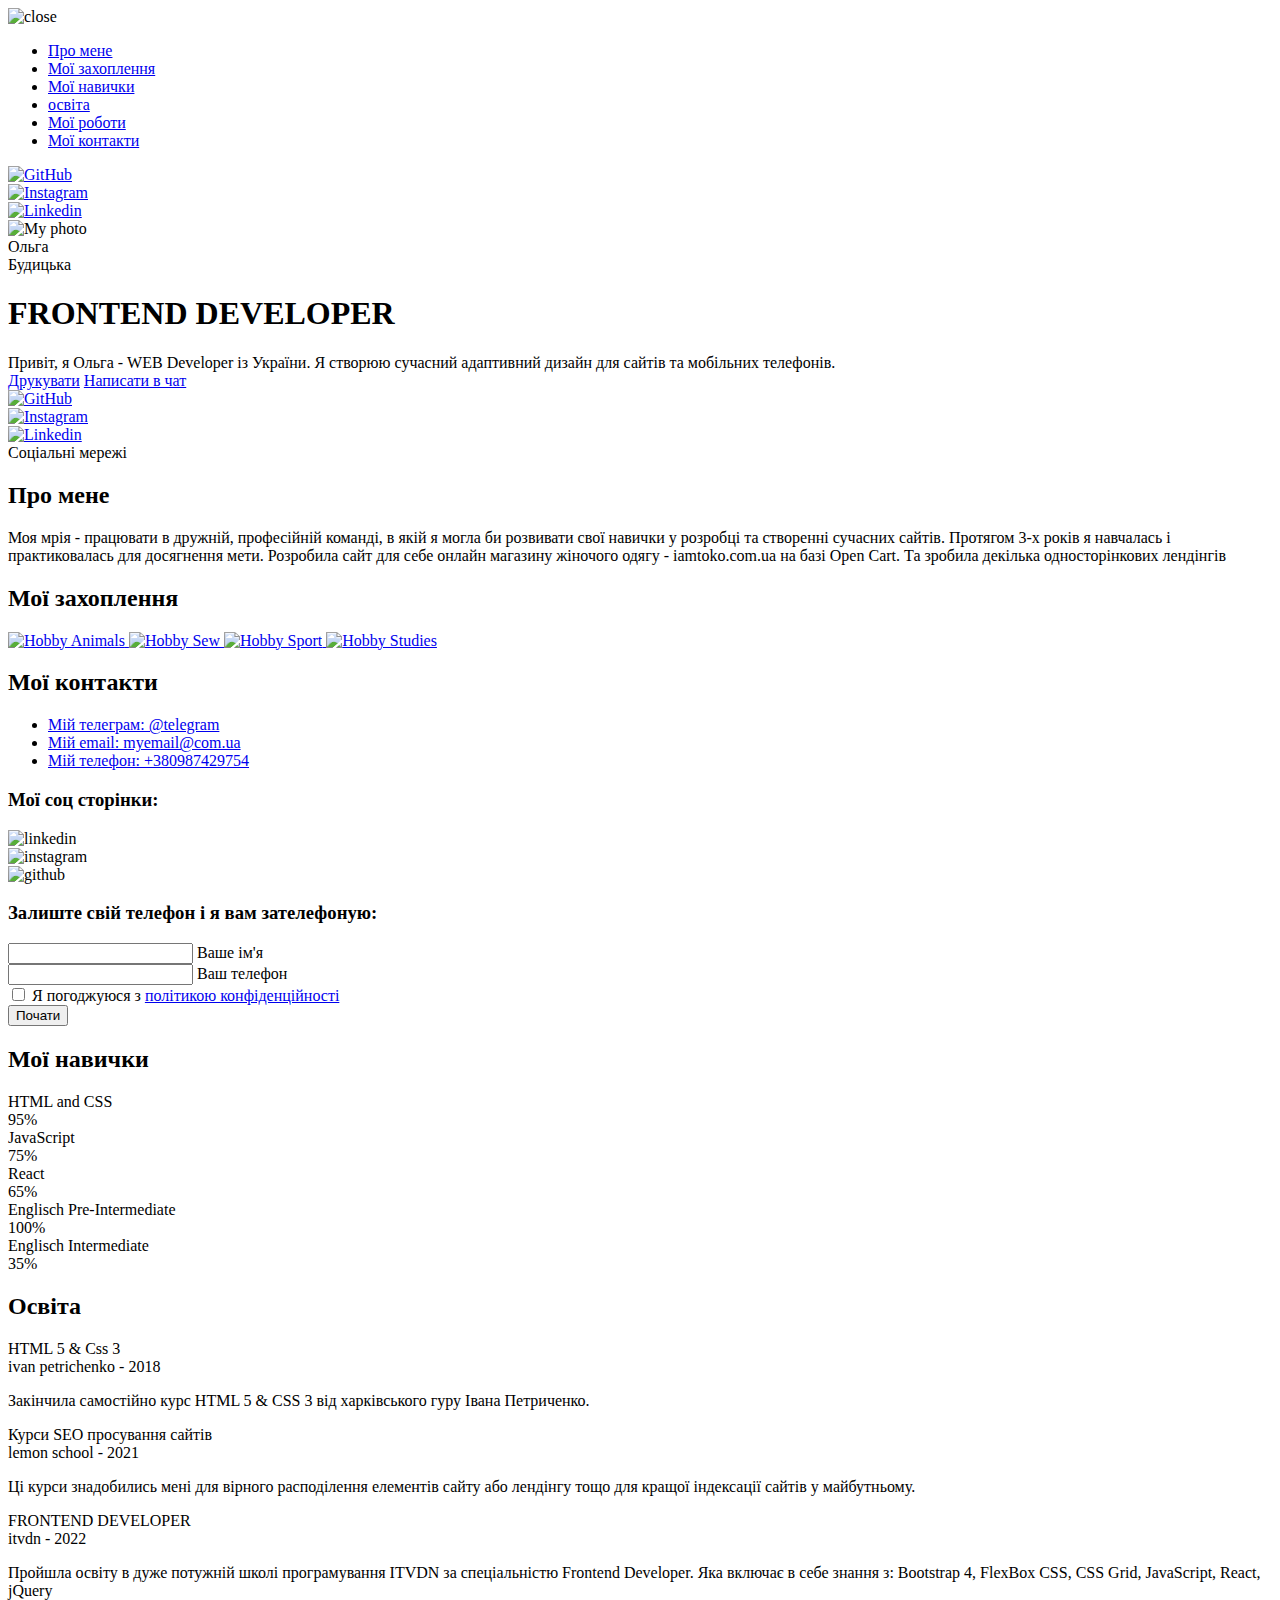
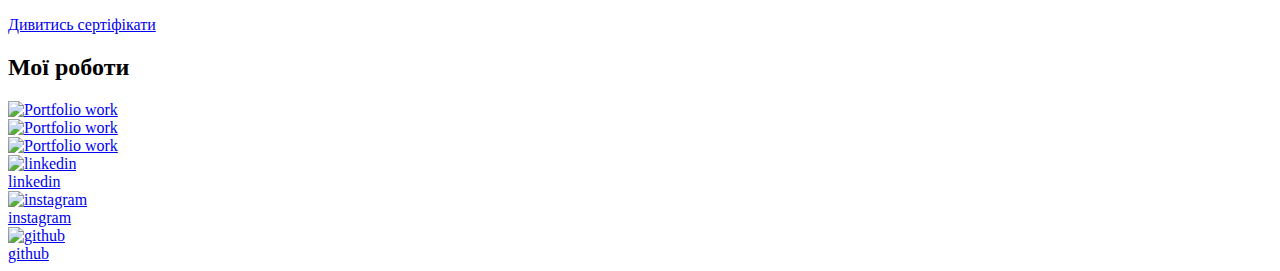
==== index.html @ 53022cae "add index.html" ====
<!DOCTYPE html>
<html lang="uk">

<head>
    <meta charset="UTF-8">
    <meta http-equiv="X-UA-Compatible" content="IE=edge">
    <meta name="viewport" content="width=device-width, initial-scale=1.0">
    <title>Portfolio Frontend Developer</title>
    <link rel="apple-touch-icon" sizes="57x57" href="img/favicon/apple-icon-57x57.png">
    <link rel="apple-touch-icon" sizes="60x60" href="img/favicon/apple-icon-60x60.png">
    <link rel="apple-touch-icon" sizes="72x72" href="img/favicon/apple-icon-72x72.png">
    <link rel="apple-touch-icon" sizes="76x76" href="img/favicon/apple-icon-76x76.png">
    <link rel="apple-touch-icon" sizes="114x114" href="img/favicon/apple-icon-114x114.png">
    <link rel="apple-touch-icon" sizes="120x120" href="img/favicon/apple-icon-120x120.png">
    <link rel="apple-touch-icon" sizes="144x144" href="img/favicon/apple-icon-144x144.png">
    <link rel="apple-touch-icon" sizes="152x152" href="img/favicon/apple-icon-152x152.png">
    <link rel="apple-touch-icon" sizes="180x180" href="img/favicon/apple-icon-180x180.png">
    <link rel="icon" type="image/png" sizes="192x192" href="img/favicon/android-icon-192x192.png">
    <link rel="icon" type="image/png" sizes="32x32" href="img/favicon/favicon-32x32.png">
    <link rel="icon" type="image/png" sizes="96x96" href="img/favicon/favicon-96x96.png">
    <link rel="icon" type="image/png" sizes="16x16" href="img/favicon/favicon-16x16.png">
    <link rel="manifest" href="img/favicon/manifest.json">
    <meta name="msapplication-TileColor" content="#ffffff">
    <meta name="msapplication-TileImage" content="img/favicon/ms-icon-144x144.png">
    <meta name="theme-color" content="#ffffff">

    <link href="css/animate.min.css" rel="stylesheet">
    <link href="css/style.css" rel="stylesheet">
</head>

<body>
    <div class="menu">
        <div class="menu__block">
            <div class="menu__close">
                <img src="icons/close-white.png" alt="close">
            </div>
            <nav>
                <ul class="menu__list">
                    <li class="menu__item"><a class="menu__link" href="#"> Про мене</a></li>
                    <li class="menu__item"><a class="menu__link" href="#">Мої захоплення</a> </li>
                    <li class="menu__item"><a class="menu__link" href="#">Мої навички</a> </li>
                    <li class="menu__item"><a class="menu__link" href="#">освіта</a> </li>
                    <li class="menu__item"><a class="menu__link" href="#">Мої роботи</a> </li>
                    <li class="menu__item"><a class="menu__link" href="#">Мої контакти</a> </li>
                </ul>
                <div class="menu__social">
                    <div class="social__items menu__social_items">
                        <div class="social__item menu__social_item">
                            <a href="#" class="social__link menu__social_link">
                                <img class="social__img menu__social_img" src="icons/social/github-white.png" alt="GitHub">
                            </a>
                        </div>
                        <div class="social__item menu__social_item">
                            <a href="#" class="social__link menu__social_link">
                                <img class="social__img menu__img" src="icons/social/instagram-white.png" alt="Instagram">
                            </a>
                        </div>
                        <div class="social__item menu__social_item">
                            <a href="#" class="social__link menu__social_link">
                                <img class="social__img menu__social_img" src="icons/social/linkedin-white.png" alt="Linkedin">
                            </a>
                        </div>
                    </div>
                </div>
            </nav>
        </div>
    </div>

    <section class="promo">
        <div class="hamburger">
            <span></span>
            <span class="long"></span>
            <span></span>
        </div>
        <div class="container promo__container">
            <div class="promo__wrapper">
                <div class="promo__image">
                    <img class="promo__img" src="img/main-photo1.jpg" alt="My photo">
                </div>
                <div class="promo__descr">
                    <div class="promo__name promo__subtitle">Ольга</div>
                    <div class="promo__surname promo__subtitle">Будицька</div>
                    <h1 class="promo__title">FRONTEND DEVELOPER</h1>
                    <div class="promo__text text">
                        Привіт, я Ольга - WEB Developer із України. Я створюю сучасний адаптивний дизайн для сайтів та мобільних телефонів.
                    </div>
                    <div class="promo__btns">
                        <a href="javascript:(print());" class="btn promo__btn print-doc">Друкувати</a>
                        <a href="tg://resolve?domain=@olga27056" class="promo__link link">Написати в чат</a>
                    </div>
                </div>
            </div>

        </div>
        <div class="promo__social">
            <div class="promo__social_items social__items">
                <div class="promo__social_item social__item">
                    <a href="#" class="promo__social_link social__link">
                        <img class="promo__social_img social__img" src="icons/social/github.png" alt="GitHub">
                    </a>
                </div>
                <div class="promo__social_item social__item">
                    <a href="#" class="promo__social_link social__link">
                        <img class="promo__social_img social__img" src="icons/social/instagram.png" alt="Instagram">
                    </a>
                </div>
                <div class="promo__social_item social__item">
                    <a href="#" class="promo__social_link social__link">
                        <img class="promo__social_img social__img" src="icons/social/linkedin.png" alt="Linkedin">
                    </a>
                </div>
            </div>
            <div class="promo__social_line"></div>
            <div class="promo__social_text">
                <span>Соціальні мережі</span>
            </div>
        </div>
    </section>
    <div class="container">
        <div class="wrapper">
            <div class="wrapper__left">
                <section class="about">
                    <h2 class="title_fz22">Про мене</h2>
                    <p class="about__text">
                        Моя мрія - працювати в дружній, професійній команді, в якій я могла би розвивати свої навички у розробці та створенні сучасних сайтів. Протягом 3-х років я навчалась і практиковалась для досягнення мети. Розробила сайт для себе онлайн магазину жіночого
                        одягу - iamtoko.com.ua на базі Open Cart. Та зробила декілька односторінкових лендінгів
                    </p>
                    <h2 class="title_fz22">Мої захоплення</h2>
                    <div class="about__icons">

</html>
<a href="hobby/index.html" class="about__item about__animate about__animate_1" target="_blank">
    <img src="icons/hobby/icon-hobby4.png" alt="Hobby Animals">
</a>

<a href="hobby/index.html#sew" class="about__item about__animate about__animate_3" target="_blank">
    <img src="icons/hobby/icon-hobby3.png" alt="Hobby Sew">
</a>

<a href="hobby/index.html#sport" class="about__item about__animate about__animate_2" target="_blank">
    <img src="icons/hobby/icon-hobby2.png" alt="Hobby Sport">
</a>

<a href="hobby/index.html#learn" class="about__item about__animate about__animate_4" target="_blank">
    <img src="icons/hobby/icon-hobby.png" alt="Hobby Studies">
</a>
</div>
</section>

<section class="contacts">
    <h2 class="title_fz22">Мої контакти</h2>
    <ul class="contacts__list">
        <li class="contacts__item">
            <a href="tg://resolve?domain=@olga27056" class="contacts__link">Мій телеграм: @telegram</a>
        </li>
        <li class="contacts__item">
            <a href="#" class="contacts__link">Мій email: myemail@com.ua</a>
        </li>
        <li class="contacts__item">
            <a href="#" class="contacts__link">Мій телефон: +380987429754</a>
        </li>
    </ul>
    <div class="contacts__social">
        <h3 class="title_fz20">Мої соц сторінки:</h3>
        <div class="social__items contacts__social_items">
            <div class="social__item contacts__social_item">
                <img src="icons/social/linkedin.png" alt="linkedin" class="social__img contacts__social_img">
            </div>
            <div class="social__item contacts__social_item">
                <img src="icons/social/instagram.png" alt="instagram" class="social__img contacts__social_img">
            </div>
            <div class="social__item contacts__social_item">
                <img src="icons/social/github.png" alt="github" class="social__img contacts__social_img">
            </div>
        </div>
    </div>
    <div class="contacts__forms">
        <h3 class="title_fz20">Залиште свій телефон і я вам зателефоную:
        </h3>
        <form action="#" class="contacts__form">
            <div class="contacts__wrapp">
                <div class="contacts__input">
                    <input required id="name" type="text" name="name">
                    <label for="name">Ваше ім'я</label>
                </div>
                <div class="contacts__input">
                    <input required id="email" type="email" name="email">
                    <label for="email">Ваш телефон</label>
                </div>
            </div>
            <div class="contacts__triggers">
                <div class="contacts__policy">
                    <input required type="checkbox">
                    <span>Я погоджуюся з <a href="/policy.html" target="_blank">політикою конфіденційності </a></span>
                </div>
                <button class="contacts__btn btn">Почати</button>
            </div>
        </form>
    </div>
</section>

<section class="skills">
    <h2 class="title_fz22">Мої навички</h2>
    <div class="skills__items">
        <div class="skills__item">
            <div class="skills__header">
                <div class="skills__name">HTML and CSS</div>
                <div class="skills__percent">95%</div>
            </div>
            <div class="skills__block"><span></span></div>
        </div>
        <div class="skills__item">
            <div class="skills__header">
                <div class="skills__name">JavaScript</div>
                <div class="skills__percent">75%</div>
            </div>
            <div class="skills__block"><span></span></div>
        </div>
        <div class="skills__item">
            <div class="skills__header">
                <div class="skills__name">React</div>
                <div class="skills__percent">65%</div>
            </div>
            <div class="skills__block"><span></span></div>
        </div>
        <div class="skills__item">
            <div class="skills__header">
                <div class="skills__name">Englisch Pre-Intermediate</div>
                <div class="skills__percent">100%</div>
            </div>
            <div class="skills__block"><span></span></div>
        </div>
        <div class="skills__item">
            <div class="skills__header">
                <div class="skills__name">Englisch Intermediate</div>
                <div class="skills__percent">35%</div>
            </div>
            <div class="skills__block"><span></span></div>
        </div>
    </div>
</section>
</div>
<div class="wrapper__right">
    <section class="education">
        <h2 class="title_fz22">Освіта</h2>
        <div class="education__items">
            <div class="education__item">
                <div class="education__header">
                    <div class="education__title">HTML 5 & Css 3</div>
                    <div class="education__subtitle">ivan petrichenko - 2018</div>
                </div>
                <p class="education__text">Закінчила самостійно курс HTML 5 & CSS 3 від харківського гуру Івана Петриченко. </p>
            </div>
            <div class="education__item">
                <div class="education__header">
                    <div class="education__title">Курси SEO просування сайтів</div>
                    <div class="education__subtitle">lemon school - 2021</div>
                </div>
                <p class="education__text">Ці курси знадобились мені для вірного расподілення елементів сайту або лендінгу тощо для кращої індексації сайтів у майбутньому.</p>
            </div>
            <div class="education__item">
                <div class="education__header">
                    <div class="education__title">FRONTEND DEVELOPER</div>
                    <div class="education__subtitle">itvdn - 2022</div>
                </div>
                <p class="education__text">Пройшла освіту в дуже потужній школі програмування ITVDN за спеціальністю Frontend Developer. Яка включає в себе знання з: Bootstrap 4, FlexBox CSS, CSS Grid, JavaScript, React, jQuery</p>
            </div>
        </div>
        <div class="education__btn">
            <a href="/certificate/index.html" target="_blank" rel="noopener noreferrer" class="btn">Дивитись сертіфікати</a>
        </div>
    </section>

    <section class="portfolio">
        <h2 class="title_fz22">Мої роботи</h2>
        <div class="portfolio__slider">
            <div class="portfolio__slide img-scale">
                <a href="pulse/index.html" target="_blank">
                    <img src="img/portfolio/portfolio-3.png" alt="Portfolio work" class="portfolio__img animals__img">
                </a>
            </div>
            <div class="portfolio__slide img-scale">
                <a href="zoov/index.html" target="_blank">
                    <img src="img/portfolio/portfolio-1.png" alt="Portfolio work" class="portfolio__img animals__img">
                </a>

            </div>

            <div class="portfolio__slide img-scale portfolio__slide_mobile">
                <a href="portfolio/index.html" target="_blank">
                    <img src="img/portfolio/portfolio-4.png" alt="Portfolio work" class="portfolio__img animals__img">
                </a>

            </div>
        </div>
        <div class="portfolio__dots">
            <div class="portfolio__dot_active portfolio__dot"></div>
            <div class="portfolio__dot"></div>
            <div class="portfolio__dot"></div>
        </div>
    </section>
</div>
</div>
</div>

<footer class="footer">
    <div class="footer__links">
        <a href="#" class="footer__link">
            <div class="footer__img">
                <img src="icons/social/linkedin-white.png" alt="linkedin">
            </div>
            <div class="footer__social">linkedin</div>
        </a>
        <a href="#" class="footer__link">
            <div class="footer__img">
                <img src="icons/social/instagram-white.png" alt="instagram">
            </div>
            <div class="footer__social">instagram</div>
        </a>
        <a href="#" class="footer__link">
            <div class="footer__img">
                <img src="icons/social/github-white.png" alt="github">
            </div>
            <div class="footer__social">github</div>
        </a>
    </div>
</footer>
</body>

</html>
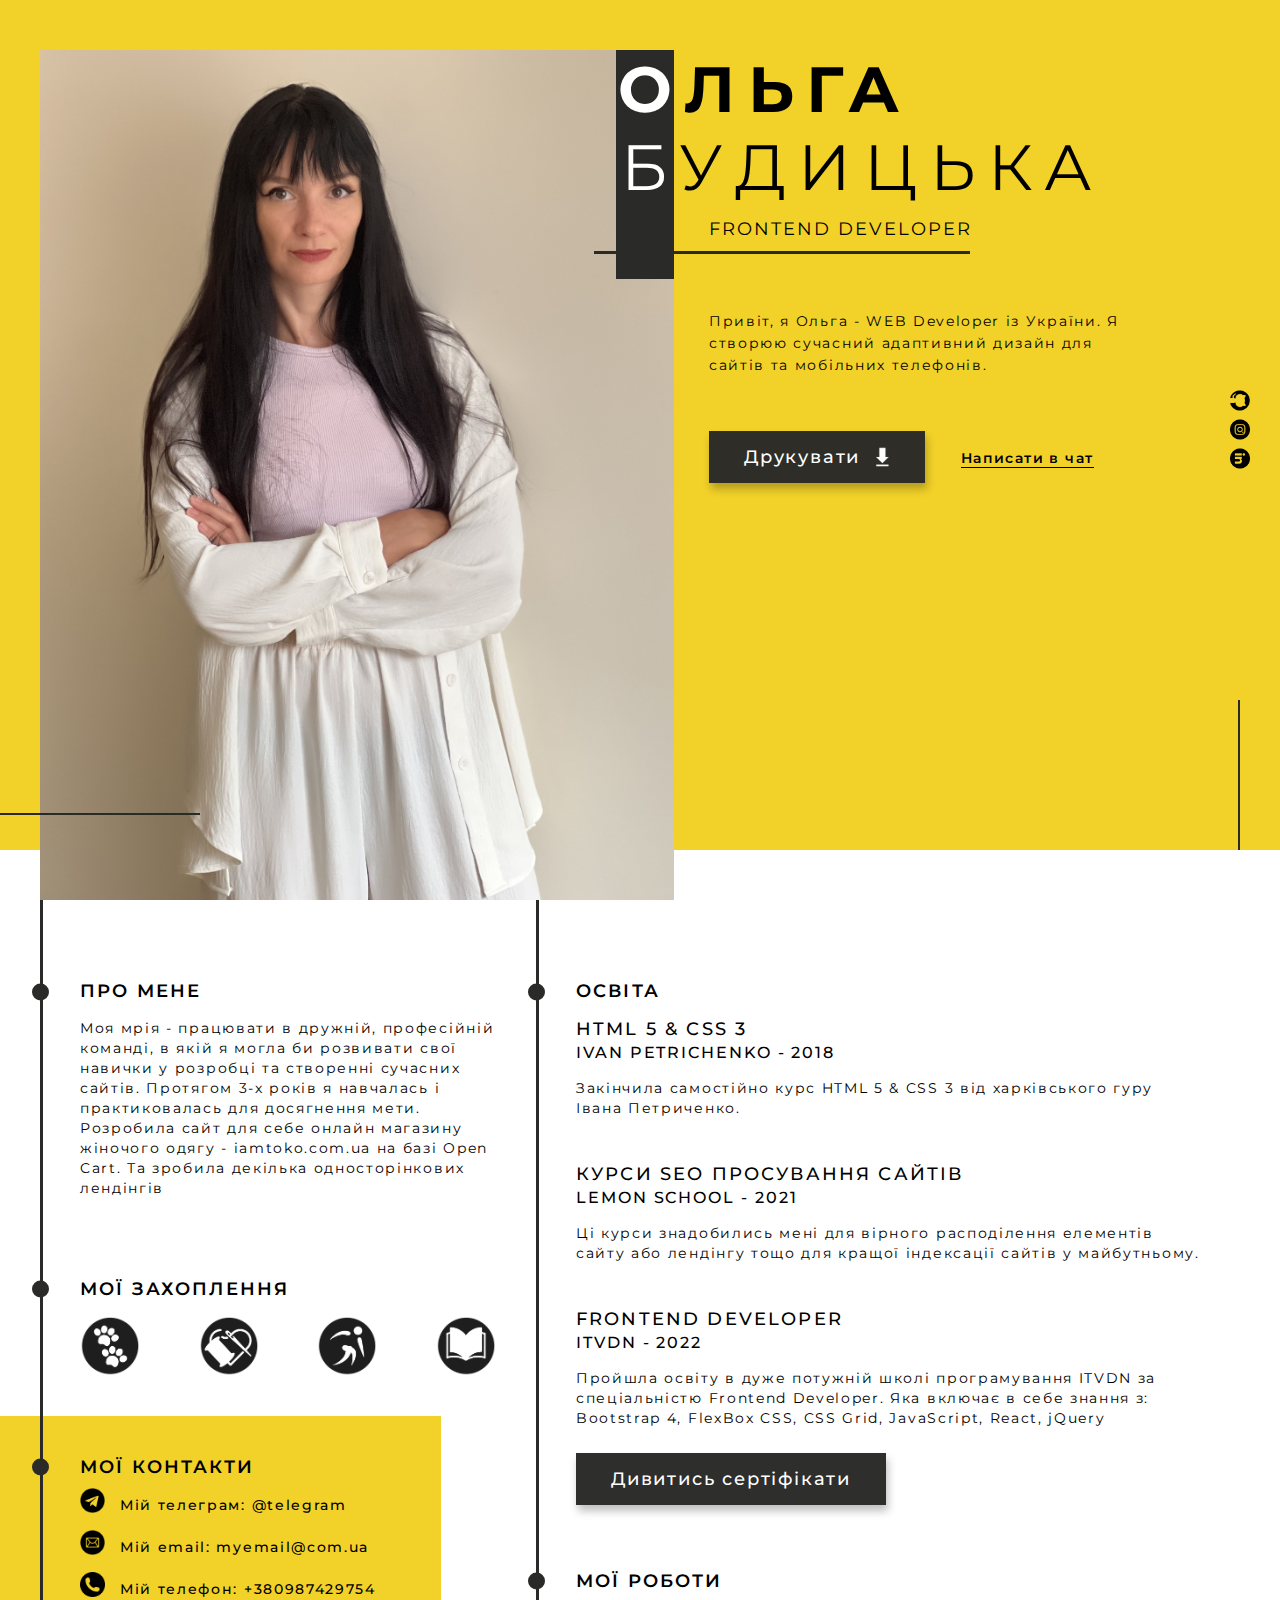
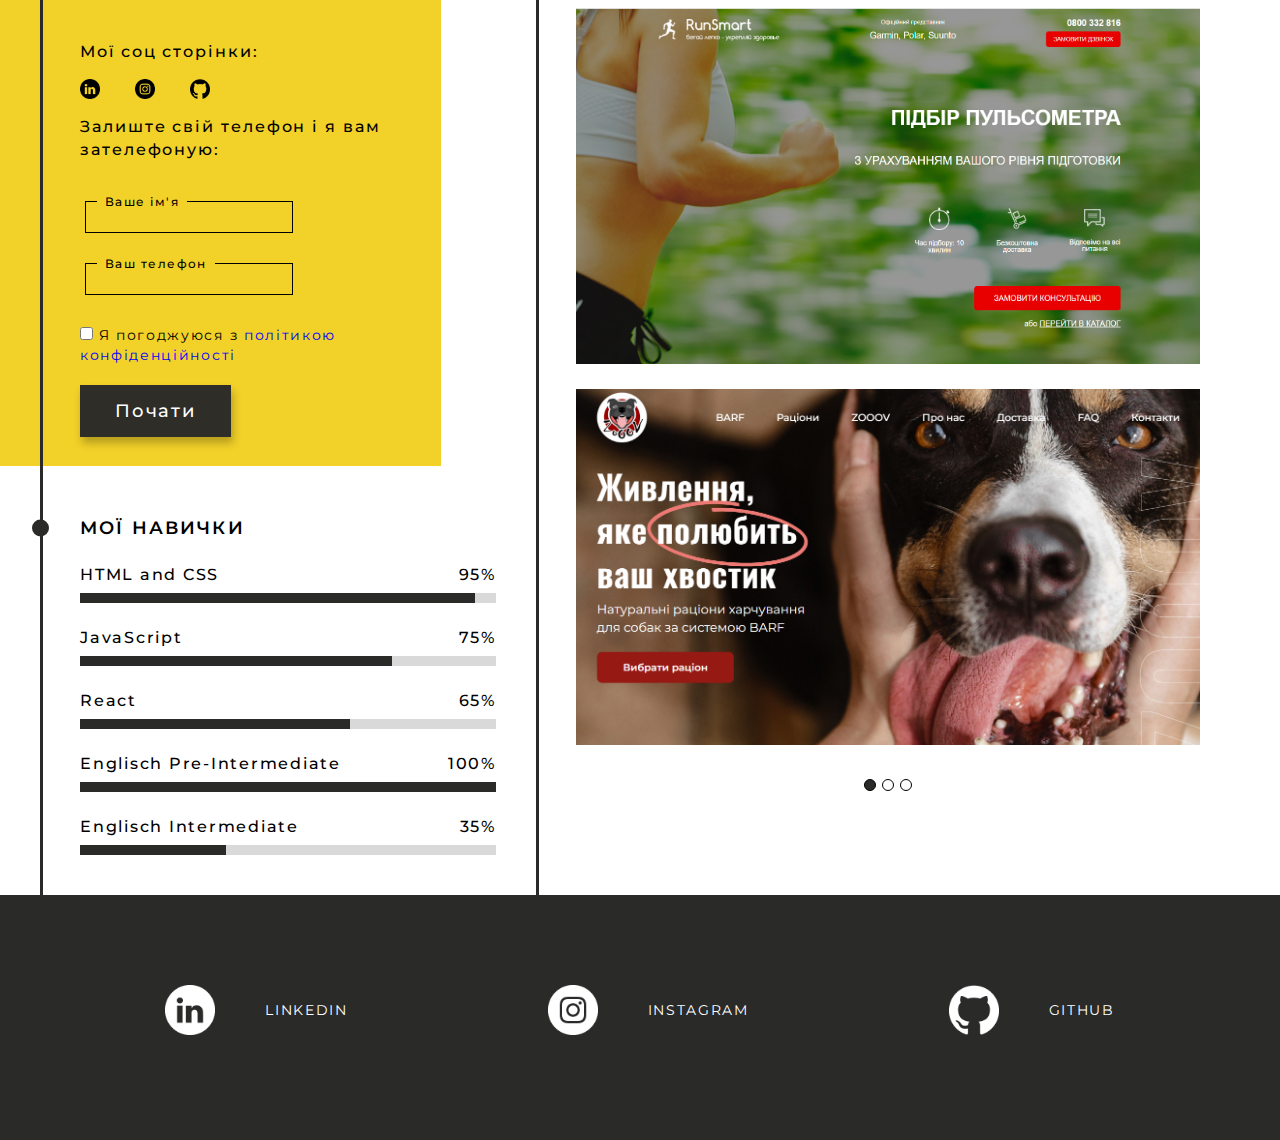
==== commit f62ee2d9: "add social link" ====
--- a/index.html
+++ b/index.html
@@ -90,22 +90,21 @@
                     </div>
                 </div>
             </div>
-
         </div>
         <div class="promo__social">
             <div class="promo__social_items social__items">
                 <div class="promo__social_item social__item">
-                    <a href="#" class="promo__social_link social__link">
+                    <a href="https://github.com/olga-budickaja" class="promo__social_link social__link">
                         <img class="promo__social_img social__img" src="icons/social/github.png" alt="GitHub">
                     </a>
                 </div>
                 <div class="promo__social_item social__item">
-                    <a href="#" class="promo__social_link social__link">
+                    <a href="https://www.instagram.com/buditskaiaolga/" class="promo__social_link social__link">
                         <img class="promo__social_img social__img" src="icons/social/instagram.png" alt="Instagram">
                     </a>
                 </div>
                 <div class="promo__social_item social__item">
-                    <a href="#" class="promo__social_link social__link">
+                    <a href="https://www.linkedin.com/in/olga-budickaja-a11871246/" class="promo__social_link social__link">
                         <img class="promo__social_img social__img" src="icons/social/linkedin.png" alt="Linkedin">
                     </a>
                 </div>
@@ -128,7 +127,6 @@
                     <h2 class="title_fz22">Мої захоплення</h2>
                     <div class="about__icons">
 
-</html>
 <a href="hobby/index.html" class="about__item about__animate about__animate_1" target="_blank">
     <img src="icons/hobby/icon-hobby4.png" alt="Hobby Animals">
 </a>
@@ -163,15 +161,15 @@
     <div class="contacts__social">
         <h3 class="title_fz20">Мої соц сторінки:</h3>
         <div class="social__items contacts__social_items">
-            <div class="social__item contacts__social_item">
+            <a href="https://www.linkedin.com/in/olga-budickaja-a11871246/" class="social__item contacts__social_item">
                 <img src="icons/social/linkedin.png" alt="linkedin" class="social__img contacts__social_img">
-            </div>
-            <div class="social__item contacts__social_item">
+            </a>
+            <a href="https://www.instagram.com/buditskaiaolga/" class="social__item contacts__social_item">
                 <img src="icons/social/instagram.png" alt="instagram" class="social__img contacts__social_img">
-            </div>
-            <div class="social__item contacts__social_item">
+            </a>
+            <a href="https://github.com/olga-budickaja" class="social__item contacts__social_item">
                 <img src="icons/social/github.png" alt="github" class="social__img contacts__social_img">
-            </div>
+            </a>
         </div>
     </div>
     <div class="contacts__forms">
@@ -305,19 +303,19 @@
 
 <footer class="footer">
     <div class="footer__links">
-        <a href="#" class="footer__link">
+        <a href="https://www.linkedin.com/in/olga-budickaja-a11871246/" class="footer__link">
             <div class="footer__img">
                 <img src="icons/social/linkedin-white.png" alt="linkedin">
             </div>
             <div class="footer__social">linkedin</div>
         </a>
-        <a href="#" class="footer__link">
+        <a href="https://www.instagram.com/buditskaiaolga/" class="footer__link">
             <div class="footer__img">
                 <img src="icons/social/instagram-white.png" alt="instagram">
             </div>
             <div class="footer__social">instagram</div>
         </a>
-        <a href="#" class="footer__link">
+        <a href="https://github.com/olga-budickaja" class="footer__link">
             <div class="footer__img">
                 <img src="icons/social/github-white.png" alt="github">
             </div>
--- a/css/style.css
+++ b/css/style.css
@@ -0,0 +1,1395 @@
+@import url('https://fonts.googleapis.com/css2?family=Montserrat:wght@400;500;600;700');
+body {
+    margin: 0;
+    padding: 0;
+}
+
+* {
+    font-family: 'Montserrat', sans-serif;
+    font-size: 16px;
+    font-weight: 400;
+    line-height: 22px;
+    letter-spacing: 0.12em;
+}
+
+* a {
+    color: #000;
+    text-decoration: none;
+}
+
+* a:hover {
+    color: #000;
+}
+
+* img {
+    width: 100%;
+    height: 100%;
+    object-fit: cover;
+    object-position: center top;
+}
+
+.img-scale {
+    overflow: hidden;
+}
+
+.container {
+    max-width: 1440px;
+    margin: 0 auto;
+}
+
+.btn {
+    border: none;
+    background: rgba(42, 42, 41, .98);
+    box-shadow: 2px 6px 8px rgba(0, 0, 0, 0.25);
+    padding: 15px 35px;
+    font-weight: 500;
+    font-size: 18px;
+    color: #fff;
+    line-height: 22px;
+    letter-spacing: 0.1em;
+    transition: all .3s;
+}
+
+.btn:hover {
+    box-shadow: none;
+    background: rgba(42, 42, 41, 1);
+}
+
+.link {
+    border-bottom: 1px solid #000;
+}
+
+.link:hover {
+    border-bottom: none;
+}
+
+.hamburger {
+    position: absolute;
+    top: 20px;
+    right: 30px;
+    height: 18px;
+    display: flex;
+    flex-direction: column;
+    justify-content: space-between;
+    align-items: flex-end;
+    cursor: pointer;
+    opacity: 0;
+}
+
+.hamburger span {
+    display: block;
+    width: 20px;
+    height: 2px;
+    background: #000;
+}
+
+.hamburger span.long {
+    width: 26px;
+}
+
+.menu {
+    position: fixed;
+    top: 0;
+    left: -100%;
+    width: 100%;
+    height: 100vh;
+    z-index: 10;
+    visibility: hidden;
+    opacity: 0;
+    transition: all 0.6s;
+}
+
+.menu_active {
+    left: 0;
+    visibility: visible;
+    opacity: 1;
+}
+
+.menu__block {
+    position: relative;
+    left: 0;
+    width: 345px;
+    background-color: #2A2A29;
+    height: 100%;
+    padding-top: 140px;
+    padding-left: 40px;
+    z-index: 10;
+}
+
+.menu__close {
+    position: absolute;
+    top: 25px;
+    right: 25px;
+    transition: all .6s;
+    width: 20px;
+    height: 20px;
+}
+
+.menu__list {
+    list-style-type: none;
+    padding-left: 35px;
+}
+
+.menu__item {
+    position: relative;
+    font-weight: 700;
+    font-size: 24px;
+    line-height: 36px;
+    margin-bottom: 15px;
+}
+
+.menu__item:before {
+    content: '';
+    position: absolute;
+    top: 10px;
+    left: -35px;
+    width: 15px;
+    height: 15px;
+    border: 2px solid #fff;
+    border-radius: 100%;
+    transition: all .6s;
+}
+
+.menu__item:hover.menu__item:before {
+    background-color: #F2D129;
+}
+
+.menu__link {
+    text-transform: uppercase;
+    color: #fff;
+}
+
+.menu__link:hover {
+    border-bottom: 1px solid #fff;
+    color: #fff;
+}
+
+.menu__social {
+    margin: 60px 0 0 -35px;
+}
+
+.menu__social_items {
+    display: flex;
+    align-items: center;
+    justify-content: center;
+}
+
+.menu__social_item {
+    margin-right: 10px;
+}
+
+.social__item,
+.social__link {
+    width: 20px;
+    height: 20px;
+}
+
+.title_fz22 {
+    position: relative;
+    margin-top: 80px;
+    font-weight: 600;
+    font-size: 22px;
+    letter-spacing: 0.12em;
+    text-transform: uppercase;
+}
+
+.title_fz22:before {
+    position: absolute;
+    content: '';
+    display: block;
+    width: 17px;
+    height: 17px;
+    background: #2A2A29;
+    top: 50%;
+    left: -48px;
+    transform: translateY(-50%);
+    border-radius: 100%;
+}
+
+.title_fz20 {
+    font-weight: 500;
+    font-size: 20px;
+}
+
+.text {
+    font-weight: 400;
+    line-height: 22px;
+    letter-spacing: 0.12em;
+}
+
+.promo {
+    position: relative;
+    width: 100%;
+    height: calc(100vh - 150px);
+    background: #F2D129;
+    padding-top: 100px;
+}
+
+.promo:before {
+    content: '';
+    display: block;
+    position: absolute;
+    bottom: 35px;
+    left: 0;
+    width: 340px;
+    height: 2.5px;
+    background: #2A2A29;
+    z-index: 2;
+    animation: bounceInLeft infinite;
+    animation-duration: 5s;
+    animation-iteration-count: 3;
+    animation-iteration-count: calc(var(--animate-repeat)*3)
+}
+
+.promo__container {
+    position: relative;
+}
+
+.promo:after {
+    content: '';
+    display: block;
+    position: absolute;
+    width: 2.5px;
+    height: 150px;
+    bottom: 0;
+    right: 40px;
+    background: #2A2A29;
+    animation: bounceInUp infinite;
+    animation-duration: 5s;
+    animation-iteration-count: 4;
+    animation-iteration-count: calc(var(--animate-repeat)*4)
+}
+
+.promo__container {
+    position: relative;
+}
+
+.promo__wrapper {
+    display: flex;
+}
+
+.promo__image {
+    position: relative;
+    width: 634px;
+    height: calc(100vh - 100px);
+    z-index: 1;
+}
+
+.promo__image:after {
+    position: absolute;
+    content: '';
+    display: block;
+    width: 58px;
+    height: 229px;
+    background: #2A2A29;
+    top: 0;
+    right: 0;
+}
+
+.promo__descr {
+    margin-left: 35px;
+    z-index: 3;
+}
+
+.promo__subtitle {
+    position: relative;
+    font-weight: 700;
+    font-size: 64px;
+    line-height: 78px;
+    letter-spacing: 0.2em;
+    text-transform: uppercase;
+    left: -88px
+}
+
+.promo__name {
+    left: -91px;
+}
+
+.promo__name::first-letter,
+.promo__surname::first-letter {
+    color: #ffffff;
+}
+
+.promo__surname {
+    font-weight: 400;
+}
+
+.promo__title {
+    position: relative;
+    font-weight: 400;
+    font-size: 18px;
+    line-height: 22px;
+    letter-spacing: 0.11em;
+    text-transform: uppercase;
+}
+
+.promo__title::after {
+    content: '';
+    position: absolute;
+    top: 33px;
+    left: -115px;
+    display: block;
+    width: 376px;
+    height: 2.5px;
+    background: #2A2A29;
+    animation: bounceInRight 5s;
+    animation-iteration-count: 2;
+    animation-iteration-count: calc(var(--animate-repeat)*2)
+}
+
+.promo__text {
+    margin-top: 70px;
+    width: 571px;
+}
+
+.promo__btns {
+    margin-top: 70px;
+}
+
+.promo__btn {
+    position: relative;
+    margin-right: 30px;
+    padding-right: 65px;
+}
+
+.promo__btn:hover {
+    color: #fff;
+}
+
+.promo__btn:after {
+    content: "";
+    position: absolute;
+    top: 50%;
+    right: 35px;
+    transform: translateY(-50%);
+    display: block;
+    background: url('../icons/download.png') no-repeat 50% / cover;
+    width: 15px;
+    height: 19px;
+}
+
+.promo__link {
+    font-weight: 600;
+    line-height: 22px;
+    letter-spacing: 0.1em;
+}
+
+.promo__social {
+    position: absolute;
+    top: 40%;
+    right: 30px;
+    transform: translateY(-40%);
+    width: 20px;
+    height: 332px;
+}
+
+.promo__social_item,
+.promo__social_link {
+    margin-top: 9px;
+}
+
+.promo__social_line {
+    width: 1px;
+    height: 40px;
+    background: #000;
+    margin: 16px auto;
+}
+
+.promo__social_img {
+    transform: rotate(90deg);
+}
+
+.promo__social_text {
+    transform: rotate(-90deg);
+}
+
+.promo__social_text span {
+    display: block;
+    margin-top: 174px;
+    width: 176px;
+    height: 20px;
+    transform: rotate(180deg);
+    font-weight: 500;
+    font-size: 16px;
+    line-height: 20px;
+    letter-spacing: 0.11em;
+}
+
+.wrapper {
+    display: flex;
+    justify-content: space-between;
+    margin-top: 50px;
+}
+
+.wrapper__left,
+.wrapper__right {
+    position: relative;
+    padding: 0 40px;
+}
+
+.wrapper__left {
+    width: 40%;
+}
+
+.wrapper__left:before,
+.wrapper__right:before {
+    position: absolute;
+    content: '';
+    left: 0;
+    top: -80px;
+    display: block;
+    width: 3px;
+    height: calc(100% + 80px);
+    background: #2A2A29;
+}
+
+.about__icons {
+    display: flex;
+    justify-content: space-between;
+    align-items: center;
+    width: 100%;
+    text-align: center;
+}
+
+.about__animate {
+    animation: shakeX 1s;
+    animation-iteration-count: 10;
+    animation-iteration-count: calc(var(--animate-repeat)*10)
+}
+
+.about__animate:hover {
+    animation-play-state: paused;
+}
+
+.about__animate_1 {
+    animation-delay: 15s;
+    animation-delay: calc(var(--animate-delay)*15)
+}
+
+.about__animate_2 {
+    animation-delay: 25s;
+    animation-delay: calc(var(--animate-delay)*25)
+}
+
+.about__animate_3 {
+    animation-delay: 35s;
+    animation-delay: calc(var(--animate-delay)*35)
+}
+
+.about__animate_4 {
+    animation-delay: 45s;
+    animation-delay: calc(var(--animate-delay)*45)
+}
+
+.about__item {
+    width: 80px;
+    height: 80px;
+}
+
+.contacts {
+    position: relative;
+}
+
+.contacts:before {
+    position: absolute;
+    content: '';
+    display: block;
+    top: -40px;
+    left: -266px;
+    width: 820px;
+    height: 615px;
+    background: #F2D129;
+    z-index: -1;
+}
+
+.contacts__item {
+    padding-left: 50px;
+}
+
+.contacts__item:not(:nth-child(1)) {
+    margin-top: 30px;
+}
+
+.contacts__list {
+    margin: 0;
+    padding: 0;
+    list-style-type: none;
+}
+
+.contacts__item {
+    position: relative;
+}
+
+.contacts__item:before {
+    position: absolute;
+    content: '';
+    display: block;
+    top: -6px;
+    left: 0;
+    width: 30px;
+    height: 30px;
+}
+
+.contacts__item:nth-child(1):before {
+    background: url('../icons/social/telegram.png') no-repeat 50% / cover;
+}
+
+.contacts__item:nth-child(2):before {
+    background: url('../icons/social/email.png') no-repeat 50% / cover;
+}
+
+.contacts__item:nth-child(3):before {
+    background: url('../icons/social/phone.png') no-repeat 50% / cover;
+}
+
+.contacts__link {
+    font-weight: 500;
+    font-size: 18px;
+    line-height: 22px;
+}
+
+.contacts__social,
+.contacts__form {
+    margin-top: 45px;
+}
+
+.contacts__social_items {
+    display: flex;
+    justify-content: space-between;
+    align-items: center;
+    text-align: center;
+    width: 130px;
+}
+
+.contacts__wrapp {
+    display: flex;
+}
+
+.contacts__input {
+    position: relative;
+    margin: 0 5px;
+}
+
+.contacts__form input {
+    border: none;
+    background: transparent;
+    position: relative;
+    border: 1px solid #000;
+    margin-bottom: 30px;
+    padding: 0 20px;
+    font-size: 12px;
+    padding: 5px 20px;
+}
+
+.contacts__form label {
+    display: block;
+    position: absolute;
+    top: -9px;
+    left: 12px;
+    height: 18px;
+    padding: 0 8px;
+    background-color: #F2D129;
+    font-size: 12px;
+    font-weight: 500;
+    margin-bottom: 0;
+}
+
+.skills__item {
+    margin-top: 40px;
+}
+
+.skills__header {
+    display: flex;
+    align-items: center;
+    justify-content: space-between;
+}
+
+.skills__name,
+.skills__percent {
+    font-weight: 500;
+    font-size: 20px;
+    letter-spacing: 0.11em;
+}
+
+.skills__block {
+    height: 15px;
+    margin-top: 8px;
+    background: #D9D9D9;
+}
+
+.skills__block span {
+    display: block;
+    /* width: 95%; */
+    height: 15px;
+    background: #2A2A29;
+}
+
+.skills__item:nth-child(1) span {
+    width: 95%;
+}
+
+.skills__item:nth-child(2) span {
+    width: 75%;
+}
+
+.skills__item:nth-child(3) span {
+    width: 65%;
+}
+
+.skills__item:nth-child(4) span {
+    width: 100%;
+}
+
+.skills__item:nth-child(5) span {
+    width: 35%;
+}
+
+.wrapper__right {
+    width: 60%;
+    background: #fff;
+}
+
+.education__item:not(:nth-child(1)) {
+    margin-top: 60px;
+}
+
+.education__title,
+.education__subtitle {
+    font-weight: 500;
+    font-size: 20px;
+    line-height: 31px;
+    letter-spacing: 0.12em;
+    text-transform: uppercase;
+}
+
+.education__subtitle {
+    font-size: 18px;
+}
+
+.education__btn {
+    margin-top: 40px;
+}
+
+.education__btn a:hover {
+    color: #fff;
+}
+
+.portfolio {
+    margin-bottom: 105px;
+}
+
+.portfolio__slide {
+    width: 100%;
+    height: auto;
+}
+
+.portfolio__slide:not(:nth-child(1)) {
+    margin-top: 40px;
+}
+
+.portfolio__slide:last-child {
+    position: relative;
+}
+
+.portfolio__slide_mobile {
+    display: none;
+}
+
+.portfolio__dots {
+    display: flex;
+    justify-content: space-between;
+    align-items: center;
+    text-align: center;
+    width: 48px;
+    height: 10px;
+    margin: 50px auto 0 auto;
+}
+
+.portfolio__dot {
+    width: 10px;
+    height: 10px;
+    border: 1px solid #000000;
+    border-radius: 100%;
+}
+
+.portfolio__dot_active {
+    background: #2A2A29;
+}
+
+.footer {
+    width: 100%;
+    height: calc(245px - 90px);
+    background: #2A2A29;
+    padding-top: 90px;
+}
+
+.footer__links {
+    display: flex;
+    justify-content: center;
+    align-items: center;
+    text-align: center;
+}
+
+.footer__link {
+    display: flex;
+    justify-content: space-between;
+    align-items: center;
+    font-weight: 500;
+    font-size: 22px;
+    line-height: 31px;
+    letter-spacing: 0.12em;
+    text-transform: uppercase;
+    color: #FFFFFF;
+    margin: 0 100px;
+}
+
+.footer__img {
+    width: 50px;
+    height: 50px;
+    margin-right: 50px;
+}
+
+.animals__surname {
+    left: -100px;
+}
+
+.animals__title {
+    width: 135px;
+}
+
+.animals__title:after {
+    width: 267px;
+    top: 50px;
+}
+
+.animals__image {
+    display: grid;
+    grid-template: repeat(3, .33fr) / 1fr;
+    gap: 3px;
+    max-height: 500px;
+}
+
+.animals__image:after {
+    width: 70px;
+    height: 240px;
+}
+
+.animals__img {
+    transition: 1s;
+}
+
+.animals__img:hover {
+    transform: scale(1.2);
+}
+
+.animals__image {
+    display: grid;
+    grid-template: repeat(2, 1fr) / .28fr .26fr .46fr;
+    gap: 3px;
+    max-height: calc(1vh -350px - 100px);
+}
+
+.animals__horizontal {
+    grid-column: 1 / 4;
+}
+
+.hobby-block {
+    margin-top: 100px;
+}
+
+.hobby-descr {
+    margin: 0 auto;
+    padding: 0 20px;
+}
+
+.hobby-text {
+    margin: 40px auto 0 auto;
+    width: 480px;
+}
+
+.hobby-title {
+    margin: 0;
+}
+
+.hobby-title:before {
+    display: none;
+}
+
+.hobby-footer {
+    margin-top: 90px;
+}
+
+.sew__wrapper {
+    align-items: center;
+    position: relative;
+}
+
+.sew__image {
+    width: 50%;
+}
+
+.sew__image:after {
+    display: none;
+}
+
+.rivalry {
+    margin-top: 100px;
+    text-align: center;
+}
+
+.rivalry__wrapper {
+    display: flex;
+    justify-content: center;
+}
+
+.rivalry__subtitle {
+    margin-top: 60px;
+}
+
+.rivalry__text {
+    min-height: 90px;
+}
+
+.rivalry__image {
+    position: relative;
+    max-width: 70%;
+    margin: 0 auto;
+    margin-top: 10px;
+}
+
+.rivalry__image:before,
+.rivalry__image:after {
+    position: absolute;
+    display: block;
+    content: '';
+    width: 25px;
+    background: #F2D129;
+}
+
+.rivalry__image:before {
+    top: 25px;
+    right: -28px;
+    width: 25px;
+    height: calc(100% - 25px);
+}
+
+.rivalry__image:after {
+    left: 28px;
+    bottom: -23px;
+    width: 100%;
+    height: 25px;
+}
+
+embed {
+    width: 100%;
+    height: 100vh;
+}
+
+@media(max-width: 1440px) {
+    * {
+        font-size: 14px;
+        line-height: 20px;
+    }
+    .container {
+        width: 1200px;
+    }
+    .education__title,
+    .title_fz22 {
+        font-size: 18px;
+        line-height: 23px;
+    }
+    .education__subtitle,
+    .title_fz20 {
+        font-size: 16px;
+        line-height: 23px;
+    }
+    .title_fz20 {
+        font-weight: 500;
+    }
+    .promo {
+        padding-top: 50px;
+        height: calc(100vh - 100px);
+    }
+    .promo:before {
+        width: 200px;
+    }
+    .promo__image {
+        height: calc(100vh - 50px);
+    }
+    .promo__text {
+        width: 440px;
+    }
+    .promo__social {
+        top: 50%;
+        transform: translateY(-50%);
+        height: auto;
+    }
+    .promo__social_text,
+    .promo__social_line {
+        display: none;
+    }
+    .about__item {
+        width: 60px;
+        height: 60px;
+    }
+    .contacts:before {
+        width: 627px;
+        height: 650px;
+    }
+    .contacts__link {
+        font-size: 14px;
+    }
+    .contacts__item {
+        padding-left: 40px;
+    }
+    .contacts__item:not(:nth-child(1)) {
+        margin-top: 20px;
+    }
+    .contacts__item:before {
+        width: 25px;
+        height: 25px;
+    }
+    .contacts__social,
+    .contacts__form {
+        margin-top: 40px;
+    }
+    .contacts__wrapp {
+        flex-direction: column;
+    }
+    .contacts__policy {
+        line-height: 12px;
+    }
+    input[type=checkbox] {
+        margin: 0;
+    }
+    .contacts__policy span a {
+        color: blue;
+    }
+    .contacts__btn {
+        margin-top: 20px;
+    }
+    .skills__item {
+        margin-top: 25px;
+    }
+    .skills__name,
+    .skills__percent {
+        font-size: 16px;
+    }
+    .skills__block,
+    .skills__block span {
+        height: 10px;
+    }
+    .education__item:not(:nth-child(1)) {
+        margin-top: 45px;
+    }
+    .portfolio__slide:not(:nth-child(1)) {
+        margin-top: 20px;
+    }
+    .portfolio__dots {
+        margin: 30px auto 0 auto;
+    }
+}
+
+@media(max-width: 1200px) {
+    .container {
+        max-width: 960px
+    }
+    .animals__social {
+        top: 20%;
+        transform: translateY(-20%);
+    }
+    .hobby-text {
+        width: 350px;
+    }
+    .portfolio__slide_mobile {
+        display: block;
+    }
+}
+
+@media (max-width: 992px) {
+    * {
+        font-size: 14px;
+    }
+    .container {
+        max-width: 720px;
+    }
+    .btn {
+        padding: 10px 25px;
+        font-weight: 500;
+        font-size: 14px;
+    }
+    .promo {
+        max-height: 550px;
+    }
+    .promo__img {
+        max-height: 595px;
+    }
+    .promo__img::after {
+        width: 49px;
+        height: 180px;
+    }
+    .promo__descr {
+        margin-left: 15px;
+    }
+    .promo__subtitle {
+        font-size: 43px;
+        line-height: 52px;
+        left: -57px;
+    }
+    .promo__surname {
+        left: -55px;
+    }
+    .promo__title {
+        font-size: 16px;
+        line-height: 22px;
+        letter-spacing: 0.11em;
+    }
+    .promo__title:after {
+        top: 29px;
+        left: -93px;
+        width: 327px;
+    }
+    .promo__text {
+        margin-top: 70px;
+        width: 349px;
+        line-height: 20px;
+        letter-spacing: 0.08em;
+    }
+    .promo__btn {
+        margin-right: 15px;
+        padding-right: 44px;
+    }
+    .promo__btn:after {
+        right: 19px;
+        width: 12px;
+        height: 15px;
+    }
+    .wrapper__left,
+    .wrapper__right {
+        padding: 0px 20px;
+    }
+    .wrapper__left:before,
+    .wrapper__right:before {
+        width: 2px;
+    }
+    .title_fz22:before {
+        width: 12px;
+        height: 12px;
+        left: -25px;
+    }
+    .about__item {
+        width: 45px;
+        height: 45px;
+    }
+    .title_fz22 {
+        position: relative;
+        margin-top: 60px;
+    }
+    .contacts__item:before {
+        top: 9px;
+    }
+    .contacts__social,
+    .contacts__form {
+        margin-top: 30px;
+    }
+    .contacts__social_items {
+        width: 110px;
+    }
+    .contacts:before {
+        top: -25px;
+    }
+    .skills {
+        margin-bottom: 80px;
+    }
+    .skills__name,
+    .skills__percent {
+        font-size: 13px;
+    }
+    .education__subtitle,
+    .title_fz20 {
+        font-size: 14px;
+        line-height: 18px;
+    }
+    .education__title {
+        font-size: 16px;
+    }
+    .portfolio__slide_mobile {
+        display: block;
+    }
+    .footer {
+        height: calc(135px - 60px);
+        padding-top: 60px;
+    }
+    .footer__img {
+        width: 30px;
+        height: 30px;
+        margin-right: 22px;
+    }
+    .footer__link {
+        margin: 0 60px;
+    }
+    .animals__image::after {
+        width: 41px;
+    }
+    .animals__name {
+        left: -52px;
+    }
+    .animals__title::after {
+        width: 230px;
+        top: 50px
+    }
+    .sew__wrapper {
+        flex-direction: column;
+    }
+    .hobby-block {
+        margin-top: 60px;
+    }
+    .hobby-descr {
+        width: 100%;
+        text-align: center;
+    }
+    .hobby-title {
+        margin: 0;
+    }
+    .hobby-text {
+        width: 80%;
+    }
+    .sew__image {
+        width: 100%;
+        margin-top: 40px;
+    }
+    .rivalry {
+        margin-top: 60px;
+    }
+    .rivalry__subtitle {
+        margin-top: 40px;
+    }
+    .rivalry__learn {
+        margin-top: 40px;
+    }
+    .rivalry__wrapper {
+        flex-direction: column;
+    }
+}
+
+@media (max-width: 768px) {
+    .container {
+        max-width: 540px;
+    }
+    .hamburger {
+        opacity: 1;
+    }
+    .promo:before {
+        width: 65px;
+    }
+    .promo:after {
+        height: 60px;
+    }
+    .promo__image:after {
+        width: 36px;
+        height: 151px;
+    }
+    .promo__subtitle {
+        font-size: 34px;
+        line-height: 41px;
+        left: -47px;
+    }
+    .promo__surname {
+        left: -44px;
+    }
+    .promo__title {
+        font-size: 14px;
+    }
+    .promo__title:after {
+        top: 29px;
+        left: -73px;
+        width: 278px;
+    }
+    .promo__text {
+        display: none;
+    }
+    .promo__link {
+        display: block;
+        margin-top: 15px;
+        width: 138px;
+        text-align: center;
+    }
+    .wrapper {
+        flex-direction: column;
+    }
+    .wrapper__left,
+    .wrapper__right {
+        width: 95%;
+        padding-right: 40px;
+    }
+    .education__title,
+    .title_fz22 {
+        font-size: 16px;
+    }
+    .title_fz22 {
+        margin-top: 60px;
+    }
+    .about__item {
+        width: 70px;
+        height: 70px;
+    }
+    .contacts:before {
+        height: 550px;
+        width: calc(100% + 80px);
+        left: -40px;
+    }
+    .contacts__item:before {
+        top: -4px;
+    }
+    .skills {
+        margin-bottom: 0;
+    }
+    .portfolio__slide_mobile {
+        display: none;
+    }
+    .portfolio {
+        margin-bottom: 60px;
+    }
+    .portfolio__dot {
+        width: 6px;
+        height: 6px;
+    }
+    .footer__social {
+        display: none;
+    }
+    .animals__surname {
+        left: -48px;
+    }
+    .animals__title::after {
+        width: 195px;
+        top: 50px
+    }
+    .animals__social {
+        top: 50%;
+        transform: translateY(-50%);
+    }
+    .hobby-title {
+        margin: 0;
+    }
+}
+
+@media (max-width: 576px) {
+    .container {
+        width: 100%;
+        padding: 0;
+    }
+    .promo__container {
+        padding: 0 10px;
+    }
+    .hamburger {
+        top: 17px;
+    }
+    .menu__block {
+        width: 100%;
+    }
+    .menu__close {
+        right: 60px;
+    }
+    .promo {
+        max-height: unset;
+        height: calc(100vh - 50px);
+    }
+    .promo__image {
+        width: 40vh;
+        height: 40vh;
+    }
+    .promo__image::after {
+        width: 22px;
+        height: 158px;
+    }
+    .promo__subtitle {
+        font-size: 19px;
+        line-height: 18px;
+        left: -33px;
+        margin-top: 10px;
+    }
+    .promo__surname {
+        left: -32px;
+    }
+    .promo__title {
+        font-size: 12px;
+        line-height: 14px;
+        margin-top: 40px;
+    }
+    .promo__title::after {
+        top: 41px;
+        left: -56px;
+        width: 143px;
+    }
+    .promo__text {
+        display: block;
+        position: absolute;
+        top: 34vh;
+        left: 50%;
+        transform: translateX(-50%);
+        width: 260px;
+        font-size: 12px;
+        text-align: center;
+    }
+    .promo__btns {
+        position: absolute;
+        top: unset;
+        left: 50%;
+        transform: translateX(-50%);
+        bottom: -230px;
+    }
+    .promo__link {
+        margin: 20px auto 0 auto;
+    }
+    .promo__social {
+        top: unset;
+        transform: translateY(-50%);
+        left: 50%;
+        transform: translateX(-50%);
+        height: auto;
+        display: flex;
+        transform: rotate(-90deg);
+        bottom: -20px;
+    }
+    .wrapper__left,
+    .wrapper__right {
+        width: 85%;
+    }
+    .wrapper__left::before {
+        z-index: -1;
+    }
+    .contacts:before {
+        height: 610px;
+    }
+    .footer {
+        height: calc(100px - 30px);
+        padding-top: 30px;
+    }
+    .footer__link {
+        margin: 0 30px;
+    }
+    .animals {
+        height: 590px;
+    }
+    .animals__surname {
+        left: -36px;
+    }
+    .animals__title {
+        width: 135px;
+    }
+    .animals__title::after {
+        width: 161px;
+    }
+    .hobby-descr {
+        padding: 0;
+    }
+    .hobby-text {
+        max-width: 100%;
+    }
+    .sew__image {
+        max-width: 90%;
+    }
+    .rivalry {
+        margin-top: 40px;
+    }
+}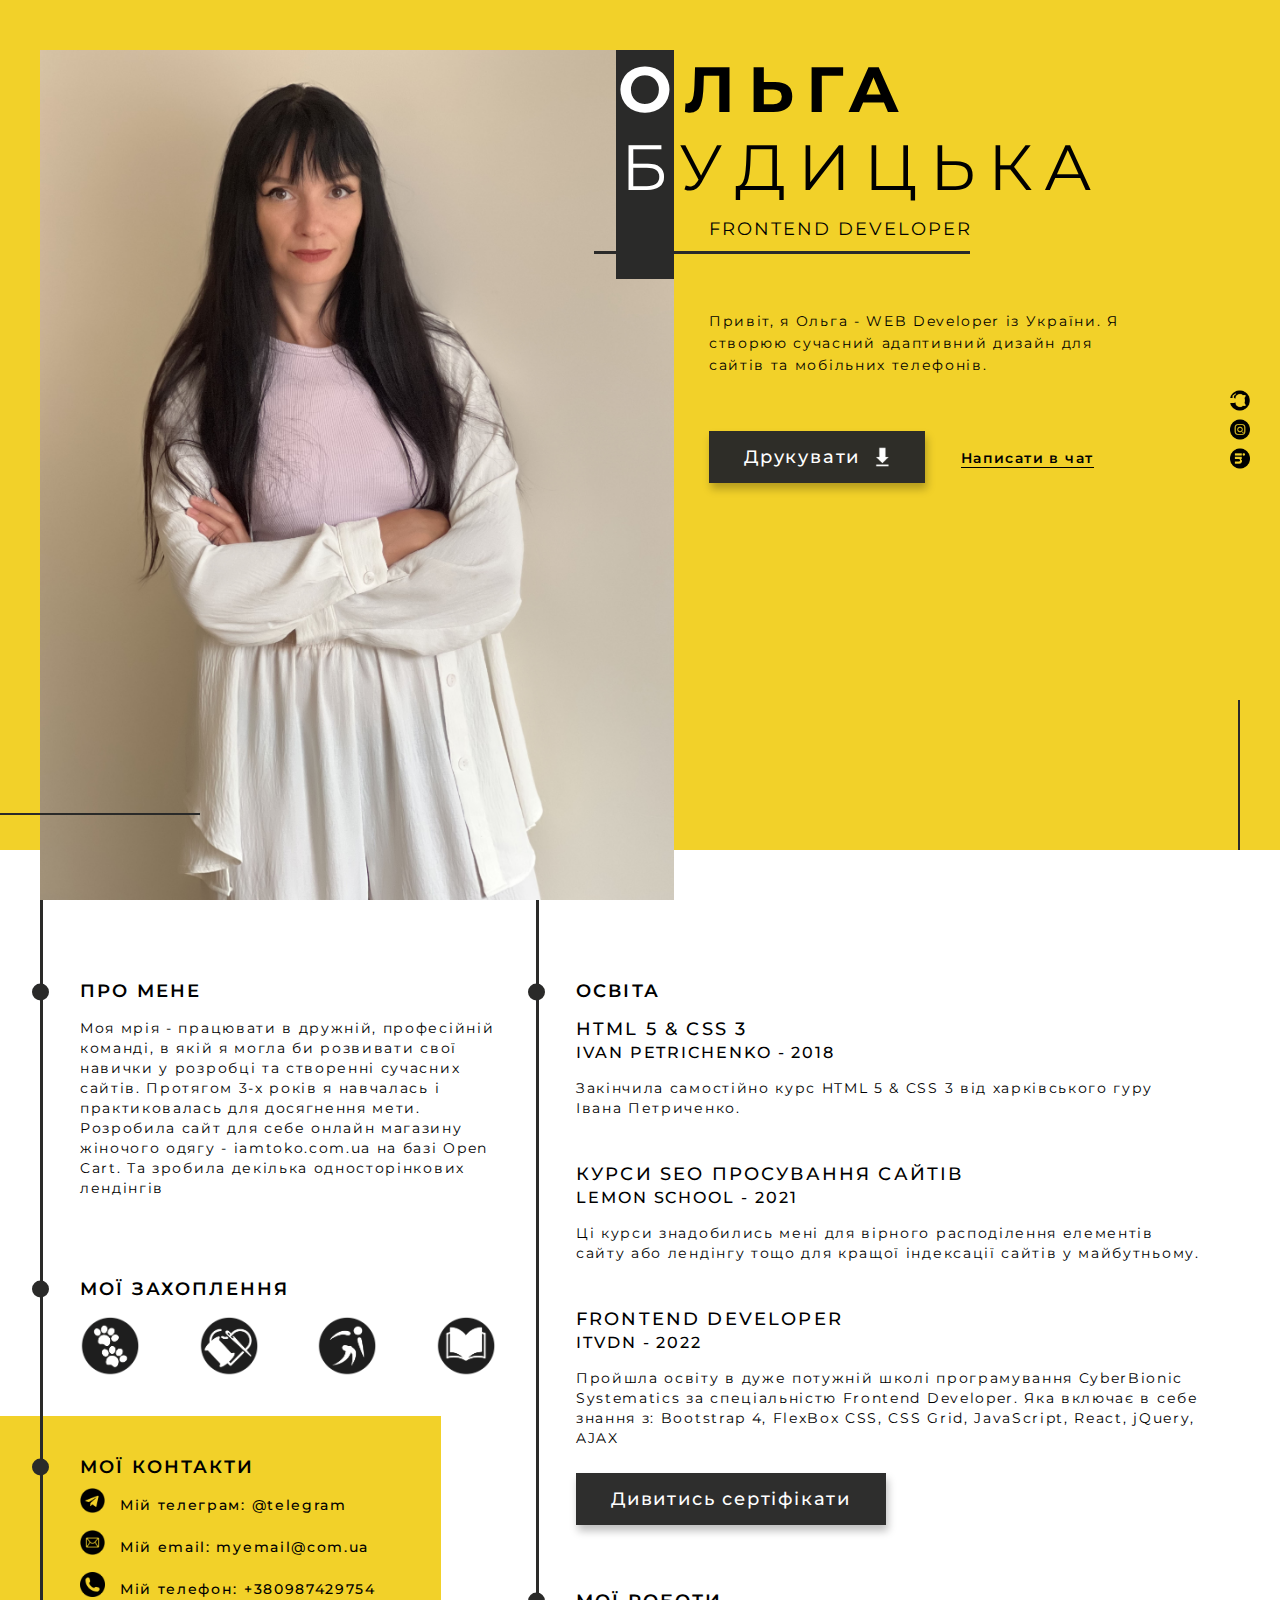
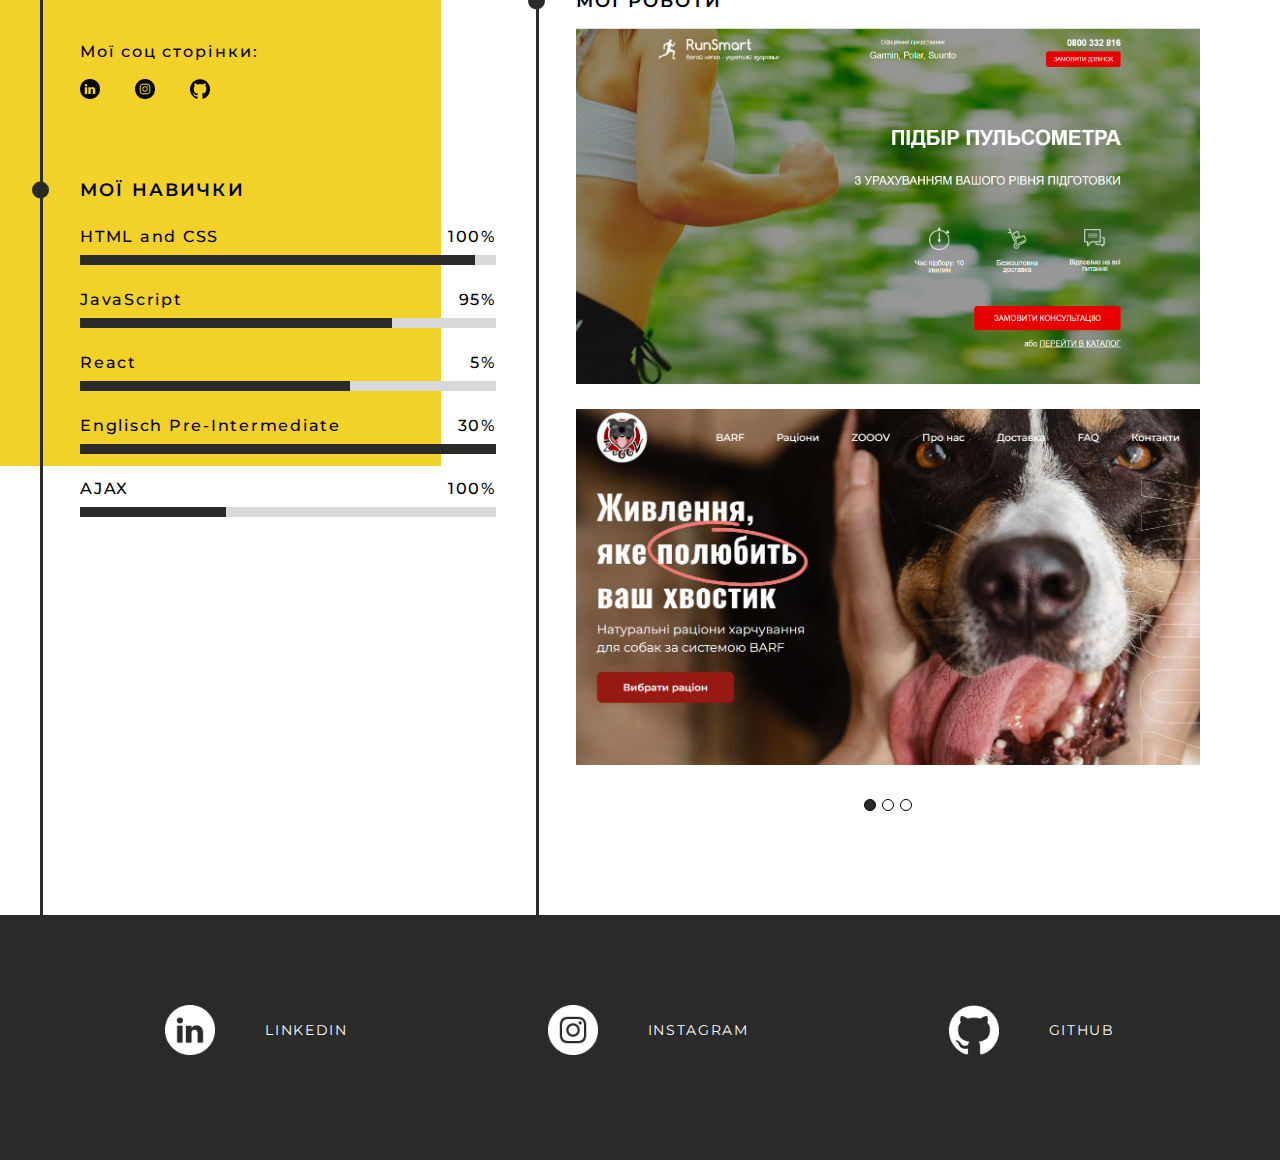
==== commit f02724c1: "change skills" ====
--- a/index.html
+++ b/index.html
@@ -172,29 +172,29 @@
             </a>
         </div>
     </div>
-    <div class="contacts__forms">
-        <h3 class="title_fz20">Залиште свій телефон і я вам зателефоную:
-        </h3>
-        <form action="#" class="contacts__form">
-            <div class="contacts__wrapp">
-                <div class="contacts__input">
-                    <input required id="name" type="text" name="name">
-                    <label for="name">Ваше ім'я</label>
-                </div>
-                <div class="contacts__input">
-                    <input required id="email" type="email" name="email">
-                    <label for="email">Ваш телефон</label>
-                </div>
-            </div>
-            <div class="contacts__triggers">
-                <div class="contacts__policy">
-                    <input required type="checkbox">
-                    <span>Я погоджуюся з <a href="/policy.html" target="_blank">політикою конфіденційності </a></span>
-                </div>
-                <button class="contacts__btn btn">Почати</button>
-            </div>
-        </form>
-    </div>
+<!--    <div class="contacts__forms">-->
+<!--        <h3 class="title_fz20">Залиште свій телефон і я вам зателефоную:-->
+<!--        </h3>-->
+<!--        <form action="#" class="contacts__form">-->
+<!--            <div class="contacts__wrapp">-->
+<!--                <div class="contacts__input">-->
+<!--                    <input required id="name" type="text" name="name">-->
+<!--                    <label for="name">Ваше ім'я</label>-->
+<!--                </div>-->
+<!--                <div class="contacts__input">-->
+<!--                    <input required id="email" type="email" name="email">-->
+<!--                    <label for="email">Ваш телефон</label>-->
+<!--                </div>-->
+<!--            </div>-->
+<!--            <div class="contacts__triggers">-->
+<!--                <div class="contacts__policy">-->
+<!--                    <input required type="checkbox">-->
+<!--                    <span>Я погоджуюся з <a href="/policy.html" target="_blank">політикою конфіденційності </a></span>-->
+<!--                </div>-->
+<!--                <button class="contacts__btn btn">Почати</button>-->
+<!--            </div>-->
+<!--        </form>-->
+<!--    </div>-->
 </section>
 
 <section class="skills">
@@ -203,35 +203,35 @@
         <div class="skills__item">
             <div class="skills__header">
                 <div class="skills__name">HTML and CSS</div>
+                <div class="skills__percent">100%</div>
+            </div>
+            <div class="skills__block"><span></span></div>
+        </div>
+        <div class="skills__item">
+            <div class="skills__header">
+                <div class="skills__name">JavaScript</div>
                 <div class="skills__percent">95%</div>
             </div>
             <div class="skills__block"><span></span></div>
         </div>
         <div class="skills__item">
             <div class="skills__header">
-                <div class="skills__name">JavaScript</div>
-                <div class="skills__percent">75%</div>
-            </div>
-            <div class="skills__block"><span></span></div>
-        </div>
-        <div class="skills__item">
-            <div class="skills__header">
                 <div class="skills__name">React</div>
-                <div class="skills__percent">65%</div>
+                <div class="skills__percent">5%</div>
             </div>
             <div class="skills__block"><span></span></div>
         </div>
         <div class="skills__item">
             <div class="skills__header">
                 <div class="skills__name">Englisch Pre-Intermediate</div>
+                <div class="skills__percent">30%</div>
+            </div>
+            <div class="skills__block"><span></span></div>
+        </div>
+        <div class="skills__item">
+            <div class="skills__header">
+                <div class="skills__name">AJAX</div>
                 <div class="skills__percent">100%</div>
-            </div>
-            <div class="skills__block"><span></span></div>
-        </div>
-        <div class="skills__item">
-            <div class="skills__header">
-                <div class="skills__name">Englisch Intermediate</div>
-                <div class="skills__percent">35%</div>
             </div>
             <div class="skills__block"><span></span></div>
         </div>
@@ -261,11 +261,11 @@
                     <div class="education__title">FRONTEND DEVELOPER</div>
                     <div class="education__subtitle">itvdn - 2022</div>
                 </div>
-                <p class="education__text">Пройшла освіту в дуже потужній школі програмування ITVDN за спеціальністю Frontend Developer. Яка включає в себе знання з: Bootstrap 4, FlexBox CSS, CSS Grid, JavaScript, React, jQuery</p>
+                <p class="education__text">Пройшла освіту в дуже потужній школі програмування CyberBionic Systematics за спеціальністю Frontend Developer. Яка включає в себе знання з: Bootstrap 4, FlexBox CSS, CSS Grid, JavaScript, React, jQuery, AJAX</p>
             </div>
         </div>
         <div class="education__btn">
-            <a href="/certificate/index.html" target="_blank" rel="noopener noreferrer" class="btn">Дивитись сертіфікати</a>
+            <a href="certificate/index.html" target="_blank" rel="noopener noreferrer" class="btn">Дивитись сертіфікати</a>
         </div>
     </section>
 
